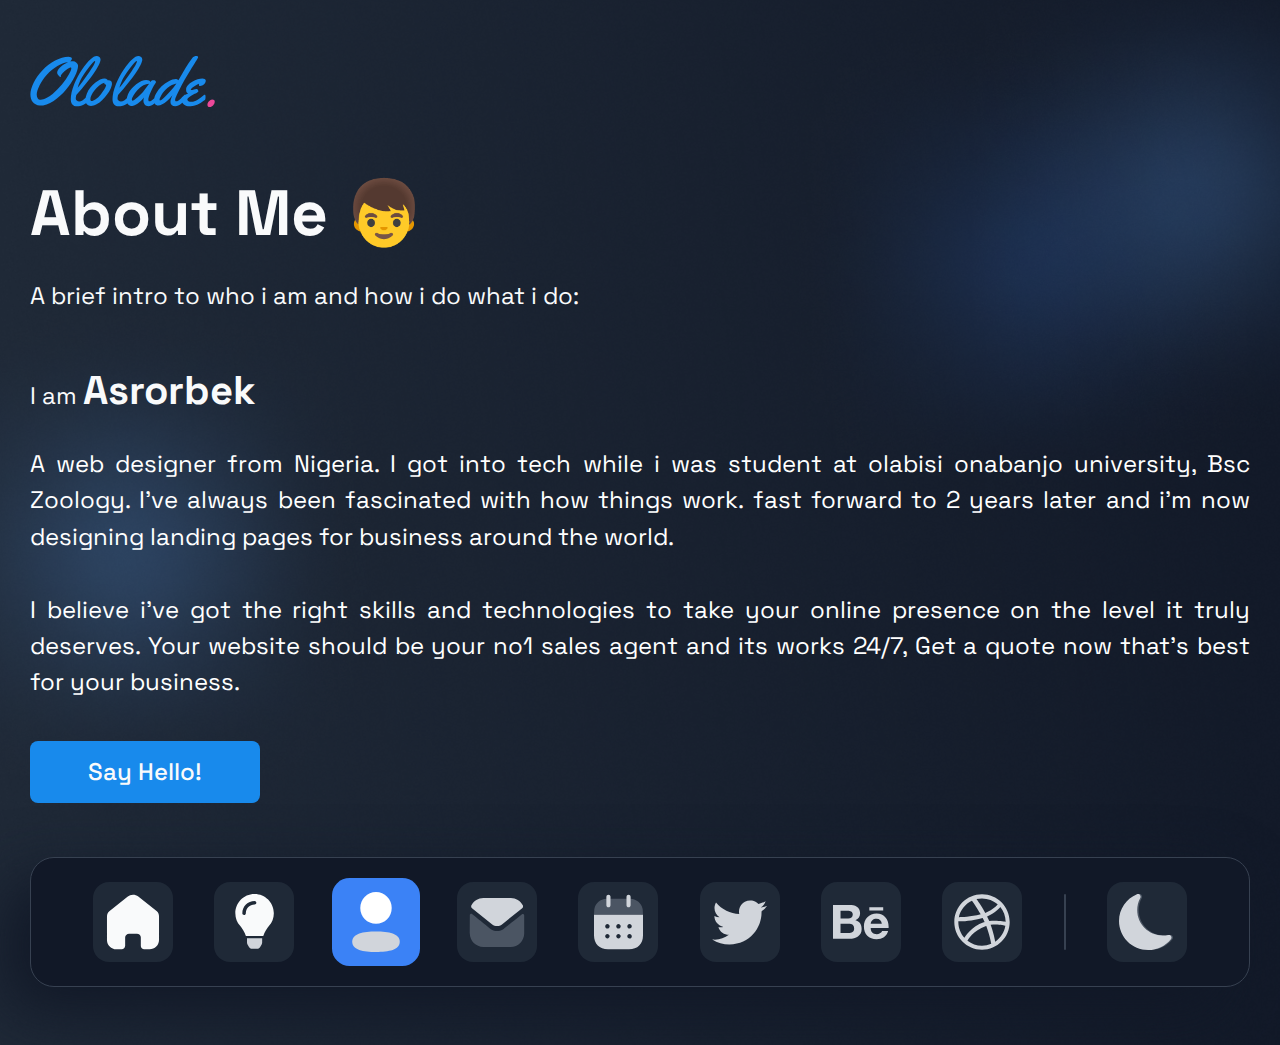
==== about.html @ 6a1f5073 "portfolio" ====
<!DOCTYPE html>
<html lang="en">
<head>
    <meta charset="UTF-8">
    <meta http-equiv="X-UA-Compatible" content="IE=edge">
    <meta name="viewport" content="width=device-width, initial-scale=1.0">
    <link rel="stylesheet" href="./css/main.css">
    <title>About Me | Asrorbek Tursunpulatov</title>
</head>
<body>
    <header class="header">
        <div class="container">
            <a href="./index.html" class="header__link"><img src="./images/Ololade.svg" alt="the logotype of the this webpage" width="185" height="87" class="header__img"></a>
        </div>
    </header>

    <main class="main">
        <section class="about">
            <div class="container">
                <div class="about__container">
                    <h2 class="about__heading">About Me 👦</h2>

                    <p class="about__text">A brief intro to who i am and how i do what i do:</p>

                    <p class="about__text-heading">I am <span class="about__dec">Asrorbek</span></p>

                    <p class="about__main-text">A web designer from Nigeria. I got into tech while i was student at olabisi onabanjo university, Bsc Zoology. I've always been fascinated with how things work. fast forward to 2 years later and i'm now designing landing pages for business around the world. <br> <br>

                        I believe i’ve got the right skills and technologies to take your online presence on the level it truly deserves. Your website should be your no1 sales agent and its works 24/7, Get a quote now that’s best for your business.</p>

                        <button class="about__btn button">Say Hello!</button>
                </div>
            </div>
        </section>
    </main>

    <footer class="footer">
        <div class="container">
            <div class="footer__container">
                <ul class="footer__list">
                    <li class="footer__item">
                        <a href="./index.html" class="footer__link"><img class="footer__img" src="./images/Home.svg" alt="the home page"></a>
                    </li>

                    <li class="footer__item">
                        <a href="./project.html" class="footer__link"><img class="footer__img" src="./images/lightBulb.svg" alt="the home page"></a>
                    </li>

                    <li class="footer__item">
                        <a href="#" class="footer__link footer__link--active"><img class="footer__img" src="./images/Profile.svg" alt="the home page"></a>
                    </li>

                    <li class="footer__item">
                        <a href="#" class="footer__link"><img class="footer__img" src="./images/mail.svg" alt="the home page"></a>
                    </li>

                    <li class="footer__item">
                        <a href="#" class="footer__link"><img class="footer__img" src="./images/Calendar.svg" alt="the home page"></a>
                    </li>

                    <li class="footer__item">
                        <a href="#" class="footer__link"><img class="footer__img" src="./images/twitter.svg" alt="the home page"></a>
                    </li>

                    <li class="footer__item">
                        <a href="#" class="footer__link"><img class="footer__img" src="./images/behance.svg" alt="the home page"></a>
                    </li>

                    <li class="footer__item">
                        <a href="#" class="footer__link"><img class="footer__img" src="./images/sport.svg" alt="the home page"></a>
                    </li>

                    <hr class="footer__line">

                    <li class="footer__item">
                        <a href="#" class="footer__link"><img class="footer__img" src="./images/moon.svg" alt="the home page"></a>
                    </li>
                </ul>
            </div>
        </div>
    </footer>
</body>
</html>
---- css/main.css ----
h1, h2, h3, h4, h4, h5, h6, p, ul, li, hr {
  margin: 0;
  padding: 0;
}

ul {
  list-style-type: none;
}

img {
  vertical-align: middle;
}

/* space-grotesk-500 - latin */
@font-face {
  font-family: 'Space Grotesk';
  font-style: normal;
  font-weight: 500;
  font-display: swap;
  src: url("../fonts/space-grotesk-v12-latin-500.woff2") format("woff2"), url("../fonts/space-grotesk-v12-latin-500.woff") format("woff");
  /* Chrome 6+, Firefox 3.6+, IE 9+, Safari 5.1+ */
}

/* space-grotesk-regular - latin */
@font-face {
  font-family: 'Space Grotesk';
  font-style: normal;
  font-weight: 400;
  font-display: swap;
  src: url("../fonts/space-grotesk-v12-latin-regular.woff2") format("woff2"), url("../fonts/space-grotesk-v12-latin-regular.woff") format("woff");
  /* Chrome 6+, Firefox 3.6+, IE 9+, Safari 5.1+ */
}

/* space-grotesk-700 - latin */
@font-face {
  font-family: 'Space Grotesk';
  font-style: normal;
  font-weight: 700;
  font-display: swap;
  src: url("../fonts/space-grotesk-v12-latin-700.woff2") format("woff2"), url("../fonts/space-grotesk-v12-latin-700.woff") format("woff");
  /* Chrome 6+, Firefox 3.6+, IE 9+, Safari 5.1+ */
}

body {
  background-image: url("./../../images/BG.png");
  background-repeat: no-repeat;
  background-size: cover;
}

.button {
  padding: 13px 58px;
  background: #188AEC;
  border-radius: 8px;
  font-family: 'Space Grotesk';
  font-weight: 500;
  font-size: 24px;
  line-height: 152.7%;
  color: #F9FAFB;
  border: none;
  -webkit-transition: all 0.3s ease;
  transition: all 0.3s ease;
}

.visually-hidden {
  position: absolute;
  white-space: nowrap;
  width: 1px;
  height: 1px;
  overflow: hidden;
  border: 0;
  padding: 0;
  clip: rect(0 0 0 0);
  -webkit-clip-path: inset(50%);
          clip-path: inset(50%);
  margin: -1px;
}

.container {
  max-width: 1220px;
  margin-left: auto;
  margin-right: auto;
  padding-right: 20px;
  padding-left: 20px;
}

.header__img {
  margin-top: 30px;
  margin-bottom: 40px;
}

.hero__container {
  margin-left: 100px;
}

.hero__container .hero__wrapper {
  width: 697px;
}

.hero__container .hero__wrapper .hero__heading {
  font-family: 'Space Grotesk';
  font-weight: 700;
  font-size: 64px;
  line-height: 152.7%;
  color: #FFFFFF;
  margin-bottom: 29px;
}

.hero__container .hero__wrapper .hero__heading .hero__dec {
  background: linear-gradient(90.2deg, #3B82F6 63.77%, #EC4899 88.43%, #3B82F6 99.94%);
  -webkit-background-clip: text;
  -webkit-text-fill-color: transparent;
  background-clip: text;
}

.hero__container .hero__text {
  font-family: 'Space Grotesk';
  font-style: normal;
  font-weight: 400;
  font-size: 24px;
  line-height: 152.7%;
  color: #F9FAFB;
  margin-bottom: 109px;
}

.hero__container .hero__btn {
  padding: 13px 58px;
  background: #188AEC;
  border-radius: 8px;
  font-family: 'Space Grotesk';
  font-weight: 500;
  font-size: 24px;
  line-height: 152.7%;
  color: #F9FAFB;
  border: none;
  outline: none;
  -webkit-transition: 0.3s ease;
  transition: 0.3s ease;
  margin-bottom: 126px;
}

.hero__container .hero__btn:hover {
  opacity: 0.8;
  -webkit-transition: 0.3s ease;
  transition: 0.3s ease;
  -webkit-transform: scale(1.1);
          transform: scale(1.1);
}

.hero__container .hero__btn:active {
  opacity: 0.5;
}

.project__container .project__heading {
  font-family: 'Space Grotesk';
  font-weight: 700;
  font-size: 64px;
  line-height: 152.7%;
  color: #FFFFFF;
  margin-bottom: 24px;
  margin-left: 80px;
}

.project__container .project__text {
  font-family: 'Space Grotesk';
  font-weight: 400;
  font-size: 24px;
  line-height: 152.7%;
  color: #F9FAFB;
  margin-bottom: 64px;
  margin-left: 80px;
}

.project__container .project__list {
  margin-bottom: 100px;
}

.project__container .project__list .project__item {
  display: -webkit-box;
  display: -ms-flexbox;
  display: flex;
  margin-bottom: 50px;
  -webkit-box-align: center;
      -ms-flex-align: center;
          align-items: center;
  -webkit-box-pack: space-evenly;
      -ms-flex-pack: space-evenly;
          justify-content: space-evenly;
}

.project__container .project__list .project__item .project__item-left {
  width: 500px;
}

.project__container .project__list .project__item .project__item-left .project__inner-heading {
  font-family: 'Space Grotesk';
  font-weight: 700;
  font-size: 40px;
  line-height: 152.7%;
  color: #FFFFFF;
  margin-bottom: 24px;
}

.project__container .project__list .project__item .project__item-left .project__inner-text {
  font-family: 'Space Grotesk';
  font-weight: 400;
  font-size: 16px;
  line-height: 160%;
  text-align: justify;
  color: #F9FAFB;
  margin-bottom: 56px;
}

.project__container .project__list .project__item .project__item-left .project__btn {
  padding: 13px 58px;
  background: #188AEC;
  border-radius: 8px;
  font-family: 'Space Grotesk';
  font-weight: 500;
  font-size: 24px;
  line-height: 152.7%;
  color: #F9FAFB;
  border: none;
  -webkit-transition: all 0.3s ease;
  transition: all 0.3s ease;
}

.project__container .project__list .project__item .project__item-left .project__btn:hover {
  opacity: 0.8;
  -webkit-transition: 0.3s ease;
  transition: 0.3s ease;
  -webkit-transform: scale(1.1);
          transform: scale(1.1);
}

.project__container .project__list .project__item .project__item-left .project__btn:active {
  opacity: 0.5;
}

.project__container .project__list .project__item .project__item-right .project__item-img {
  width: 450px;
  height: 348px;
  -o-object-fit: contain;
     object-fit: contain;
  -webkit-box-shadow: -24px 24px 64px #111827;
          box-shadow: -24px 24px 64px #111827;
}

.project__container .project__list .project__item:nth-child(2n) {
  display: -webkit-box;
  display: -ms-flexbox;
  display: flex;
  -webkit-box-align: center;
      -ms-flex-align: center;
          align-items: center;
  -webkit-box-pack: space-evenly;
      -ms-flex-pack: space-evenly;
          justify-content: space-evenly;
  margin-bottom: 50px;
}

.about__container .about__heading {
  font-family: 'Space Grotesk';
  font-weight: 700;
  font-size: 64px;
  line-height: 152.7%;
  color: #F9FAFB;
  margin-bottom: 16px;
}

.about__container .about__text {
  font-family: 'Space Grotesk';
  font-weight: 400;
  font-size: 24px;
  line-height: 152.7%;
  color: #F9FAFB;
  margin-bottom: 46px;
}

.about__container .about__text-heading {
  font-family: 'Space Grotesk';
  font-weight: 400;
  font-size: 24px;
  line-height: 152.7%;
  color: #F9FAFB;
  margin-bottom: 24px;
}

.about__container .about__dec {
  font-family: 'Space Grotesk';
  font-weight: 700;
  font-size: 40px;
  line-height: 152.7%;
  color: #F9FAFB;
}

.about__container .about__main-text {
  font-family: 'Space Grotesk';
  font-weight: 400;
  font-size: 24px;
  line-height: 152.7%;
  text-align: justify;
  color: #FFFFFF;
  margin-bottom: 40px;
}

.about__container .about__btn {
  margin-bottom: 54px;
}

.footer__container {
  display: -webkit-box;
  display: -ms-flexbox;
  display: flex;
}

.footer__container .footer__list {
  width: 1180px;
  display: -webkit-box;
  display: -ms-flexbox;
  display: flex;
  -webkit-box-align: center;
      -ms-flex-align: center;
          align-items: center;
  -webkit-box-pack: justify;
      -ms-flex-pack: justify;
          justify-content: space-between;
  background: #111827;
  border: 1px solid #374151;
  -webkit-box-shadow: -24px 24px 64px #111827;
          box-shadow: -24px 24px 64px #111827;
  border-radius: 24px;
  padding: 24px 62px;
  margin-bottom: 50px;
}

.footer__container .footer__list .footer__link {
  text-decoration: none;
  padding: 12px;
  background: #1F2937;
  border-radius: 16px;
  display: -webkit-box;
  display: -ms-flexbox;
  display: flex;
  -webkit-box-align: center;
      -ms-flex-align: center;
          align-items: center;
  -webkit-box-pack: center;
      -ms-flex-pack: center;
          justify-content: center;
  -webkit-transition: all 0.3s ease;
  transition: all 0.3s ease;
}

.footer__container .footer__list .footer__link .footer__img {
  width: 56px;
  height: 56px;
  -o-object-fit: contain;
     object-fit: contain;
}

.footer__container .footer__list .footer__link:hover {
  -webkit-transform: scale(1.1);
          transform: scale(1.1);
  -webkit-transition: all 0.3s ease;
  transition: all 0.3s ease;
}

.footer__container .footer__list .footer__link:active {
  background-color: #3B82F6;
}

.footer__container .footer__list .footer__link--active {
  -webkit-transform: scale(1.1);
          transform: scale(1.1);
  background-color: #3B82F6;
}

.footer__container .footer__list .footer__line {
  border: none;
  background-color: #374151;
  width: 2px;
  height: 56px;
  border-radius: 2px;
}
/*# sourceMappingURL=main.css.map */
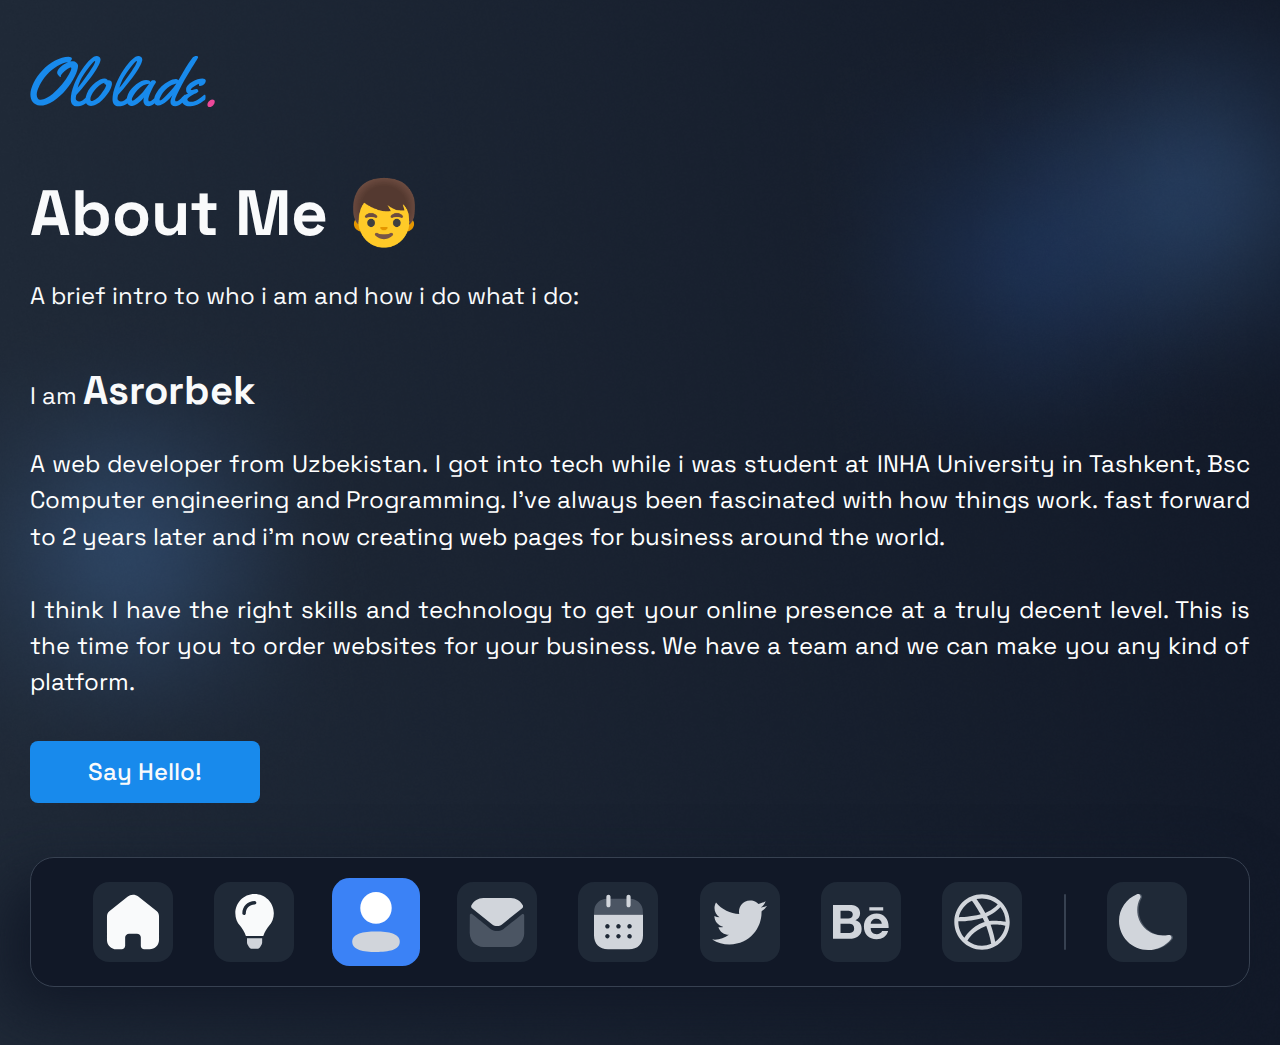
==== commit 43231b9c: "changing information about me" ====
--- a/about.html
+++ b/about.html
@@ -13,27 +13,28 @@
             <a href="./index.html" class="header__link"><img src="./images/Ololade.svg" alt="the logotype of the this webpage" width="185" height="87" class="header__img"></a>
         </div>
     </header>
-
+    
     <main class="main">
         <section class="about">
             <div class="container">
                 <div class="about__container">
                     <h2 class="about__heading">About Me 👦</h2>
-
+                    
                     <p class="about__text">A brief intro to who i am and how i do what i do:</p>
-
+                    
                     <p class="about__text-heading">I am <span class="about__dec">Asrorbek</span></p>
-
-                    <p class="about__main-text">A web designer from Nigeria. I got into tech while i was student at olabisi onabanjo university, Bsc Zoology. I've always been fascinated with how things work. fast forward to 2 years later and i'm now designing landing pages for business around the world. <br> <br>
-
-                        I believe i’ve got the right skills and technologies to take your online presence on the level it truly deserves. Your website should be your no1 sales agent and its works 24/7, Get a quote now that’s best for your business.</p>
-
-                        <button class="about__btn button">Say Hello!</button>
+                    
+                    <p class="about__main-text">A web developer from Uzbekistan. I got into tech while i was student at INHA University in Tashkent, Bsc Computer engineering and Programming. I've always been fascinated with how things work. fast forward to 2 years later and i'm now creating web pages for business around the world. <br> <br>
+                        
+                        I think I have the right skills and technology to get your online presence at a truly decent level. This is the time for you to order websites for your business. We have a team and we can make you any kind of platform.
+                    </p>
+                    
+                    <button class="about__btn button">Say Hello!</button>
                 </div>
             </div>
         </section>
     </main>
-
+    
     <footer class="footer">
         <div class="container">
             <div class="footer__container">
@@ -41,37 +42,37 @@
                     <li class="footer__item">
                         <a href="./index.html" class="footer__link"><img class="footer__img" src="./images/Home.svg" alt="the home page"></a>
                     </li>
-
+                    
                     <li class="footer__item">
                         <a href="./project.html" class="footer__link"><img class="footer__img" src="./images/lightBulb.svg" alt="the home page"></a>
                     </li>
-
+                    
                     <li class="footer__item">
                         <a href="#" class="footer__link footer__link--active"><img class="footer__img" src="./images/Profile.svg" alt="the home page"></a>
                     </li>
-
+                    
                     <li class="footer__item">
                         <a href="#" class="footer__link"><img class="footer__img" src="./images/mail.svg" alt="the home page"></a>
                     </li>
-
+                    
                     <li class="footer__item">
                         <a href="#" class="footer__link"><img class="footer__img" src="./images/Calendar.svg" alt="the home page"></a>
                     </li>
-
+                    
                     <li class="footer__item">
                         <a href="#" class="footer__link"><img class="footer__img" src="./images/twitter.svg" alt="the home page"></a>
                     </li>
-
+                    
                     <li class="footer__item">
                         <a href="#" class="footer__link"><img class="footer__img" src="./images/behance.svg" alt="the home page"></a>
                     </li>
-
+                    
                     <li class="footer__item">
                         <a href="#" class="footer__link"><img class="footer__img" src="./images/sport.svg" alt="the home page"></a>
                     </li>
-
+                    
                     <hr class="footer__line">
-
+                    
                     <li class="footer__item">
                         <a href="#" class="footer__link"><img class="footer__img" src="./images/moon.svg" alt="the home page"></a>
                     </li>
--- a/css/main.css
+++ b/css/main.css
@@ -1,385 +1,2 @@
-h1, h2, h3, h4, h4, h5, h6, p, ul, li, hr {
-  margin: 0;
-  padding: 0;
-}
-
-ul {
-  list-style-type: none;
-}
-
-img {
-  vertical-align: middle;
-}
-
-/* space-grotesk-500 - latin */
-@font-face {
-  font-family: 'Space Grotesk';
-  font-style: normal;
-  font-weight: 500;
-  font-display: swap;
-  src: url("../fonts/space-grotesk-v12-latin-500.woff2") format("woff2"), url("../fonts/space-grotesk-v12-latin-500.woff") format("woff");
-  /* Chrome 6+, Firefox 3.6+, IE 9+, Safari 5.1+ */
-}
-
-/* space-grotesk-regular - latin */
-@font-face {
-  font-family: 'Space Grotesk';
-  font-style: normal;
-  font-weight: 400;
-  font-display: swap;
-  src: url("../fonts/space-grotesk-v12-latin-regular.woff2") format("woff2"), url("../fonts/space-grotesk-v12-latin-regular.woff") format("woff");
-  /* Chrome 6+, Firefox 3.6+, IE 9+, Safari 5.1+ */
-}
-
-/* space-grotesk-700 - latin */
-@font-face {
-  font-family: 'Space Grotesk';
-  font-style: normal;
-  font-weight: 700;
-  font-display: swap;
-  src: url("../fonts/space-grotesk-v12-latin-700.woff2") format("woff2"), url("../fonts/space-grotesk-v12-latin-700.woff") format("woff");
-  /* Chrome 6+, Firefox 3.6+, IE 9+, Safari 5.1+ */
-}
-
-body {
-  background-image: url("./../../images/BG.png");
-  background-repeat: no-repeat;
-  background-size: cover;
-}
-
-.button {
-  padding: 13px 58px;
-  background: #188AEC;
-  border-radius: 8px;
-  font-family: 'Space Grotesk';
-  font-weight: 500;
-  font-size: 24px;
-  line-height: 152.7%;
-  color: #F9FAFB;
-  border: none;
-  -webkit-transition: all 0.3s ease;
-  transition: all 0.3s ease;
-}
-
-.visually-hidden {
-  position: absolute;
-  white-space: nowrap;
-  width: 1px;
-  height: 1px;
-  overflow: hidden;
-  border: 0;
-  padding: 0;
-  clip: rect(0 0 0 0);
-  -webkit-clip-path: inset(50%);
-          clip-path: inset(50%);
-  margin: -1px;
-}
-
-.container {
-  max-width: 1220px;
-  margin-left: auto;
-  margin-right: auto;
-  padding-right: 20px;
-  padding-left: 20px;
-}
-
-.header__img {
-  margin-top: 30px;
-  margin-bottom: 40px;
-}
-
-.hero__container {
-  margin-left: 100px;
-}
-
-.hero__container .hero__wrapper {
-  width: 697px;
-}
-
-.hero__container .hero__wrapper .hero__heading {
-  font-family: 'Space Grotesk';
-  font-weight: 700;
-  font-size: 64px;
-  line-height: 152.7%;
-  color: #FFFFFF;
-  margin-bottom: 29px;
-}
-
-.hero__container .hero__wrapper .hero__heading .hero__dec {
-  background: linear-gradient(90.2deg, #3B82F6 63.77%, #EC4899 88.43%, #3B82F6 99.94%);
-  -webkit-background-clip: text;
-  -webkit-text-fill-color: transparent;
-  background-clip: text;
-}
-
-.hero__container .hero__text {
-  font-family: 'Space Grotesk';
-  font-style: normal;
-  font-weight: 400;
-  font-size: 24px;
-  line-height: 152.7%;
-  color: #F9FAFB;
-  margin-bottom: 109px;
-}
-
-.hero__container .hero__btn {
-  padding: 13px 58px;
-  background: #188AEC;
-  border-radius: 8px;
-  font-family: 'Space Grotesk';
-  font-weight: 500;
-  font-size: 24px;
-  line-height: 152.7%;
-  color: #F9FAFB;
-  border: none;
-  outline: none;
-  -webkit-transition: 0.3s ease;
-  transition: 0.3s ease;
-  margin-bottom: 126px;
-}
-
-.hero__container .hero__btn:hover {
-  opacity: 0.8;
-  -webkit-transition: 0.3s ease;
-  transition: 0.3s ease;
-  -webkit-transform: scale(1.1);
-          transform: scale(1.1);
-}
-
-.hero__container .hero__btn:active {
-  opacity: 0.5;
-}
-
-.project__container .project__heading {
-  font-family: 'Space Grotesk';
-  font-weight: 700;
-  font-size: 64px;
-  line-height: 152.7%;
-  color: #FFFFFF;
-  margin-bottom: 24px;
-  margin-left: 80px;
-}
-
-.project__container .project__text {
-  font-family: 'Space Grotesk';
-  font-weight: 400;
-  font-size: 24px;
-  line-height: 152.7%;
-  color: #F9FAFB;
-  margin-bottom: 64px;
-  margin-left: 80px;
-}
-
-.project__container .project__list {
-  margin-bottom: 100px;
-}
-
-.project__container .project__list .project__item {
-  display: -webkit-box;
-  display: -ms-flexbox;
-  display: flex;
-  margin-bottom: 50px;
-  -webkit-box-align: center;
-      -ms-flex-align: center;
-          align-items: center;
-  -webkit-box-pack: space-evenly;
-      -ms-flex-pack: space-evenly;
-          justify-content: space-evenly;
-}
-
-.project__container .project__list .project__item .project__item-left {
-  width: 500px;
-}
-
-.project__container .project__list .project__item .project__item-left .project__inner-heading {
-  font-family: 'Space Grotesk';
-  font-weight: 700;
-  font-size: 40px;
-  line-height: 152.7%;
-  color: #FFFFFF;
-  margin-bottom: 24px;
-}
-
-.project__container .project__list .project__item .project__item-left .project__inner-text {
-  font-family: 'Space Grotesk';
-  font-weight: 400;
-  font-size: 16px;
-  line-height: 160%;
-  text-align: justify;
-  color: #F9FAFB;
-  margin-bottom: 56px;
-}
-
-.project__container .project__list .project__item .project__item-left .project__btn {
-  padding: 13px 58px;
-  background: #188AEC;
-  border-radius: 8px;
-  font-family: 'Space Grotesk';
-  font-weight: 500;
-  font-size: 24px;
-  line-height: 152.7%;
-  color: #F9FAFB;
-  border: none;
-  -webkit-transition: all 0.3s ease;
-  transition: all 0.3s ease;
-}
-
-.project__container .project__list .project__item .project__item-left .project__btn:hover {
-  opacity: 0.8;
-  -webkit-transition: 0.3s ease;
-  transition: 0.3s ease;
-  -webkit-transform: scale(1.1);
-          transform: scale(1.1);
-}
-
-.project__container .project__list .project__item .project__item-left .project__btn:active {
-  opacity: 0.5;
-}
-
-.project__container .project__list .project__item .project__item-right .project__item-img {
-  width: 450px;
-  height: 348px;
-  -o-object-fit: contain;
-     object-fit: contain;
-  -webkit-box-shadow: -24px 24px 64px #111827;
-          box-shadow: -24px 24px 64px #111827;
-}
-
-.project__container .project__list .project__item:nth-child(2n) {
-  display: -webkit-box;
-  display: -ms-flexbox;
-  display: flex;
-  -webkit-box-align: center;
-      -ms-flex-align: center;
-          align-items: center;
-  -webkit-box-pack: space-evenly;
-      -ms-flex-pack: space-evenly;
-          justify-content: space-evenly;
-  margin-bottom: 50px;
-}
-
-.about__container .about__heading {
-  font-family: 'Space Grotesk';
-  font-weight: 700;
-  font-size: 64px;
-  line-height: 152.7%;
-  color: #F9FAFB;
-  margin-bottom: 16px;
-}
-
-.about__container .about__text {
-  font-family: 'Space Grotesk';
-  font-weight: 400;
-  font-size: 24px;
-  line-height: 152.7%;
-  color: #F9FAFB;
-  margin-bottom: 46px;
-}
-
-.about__container .about__text-heading {
-  font-family: 'Space Grotesk';
-  font-weight: 400;
-  font-size: 24px;
-  line-height: 152.7%;
-  color: #F9FAFB;
-  margin-bottom: 24px;
-}
-
-.about__container .about__dec {
-  font-family: 'Space Grotesk';
-  font-weight: 700;
-  font-size: 40px;
-  line-height: 152.7%;
-  color: #F9FAFB;
-}
-
-.about__container .about__main-text {
-  font-family: 'Space Grotesk';
-  font-weight: 400;
-  font-size: 24px;
-  line-height: 152.7%;
-  text-align: justify;
-  color: #FFFFFF;
-  margin-bottom: 40px;
-}
-
-.about__container .about__btn {
-  margin-bottom: 54px;
-}
-
-.footer__container {
-  display: -webkit-box;
-  display: -ms-flexbox;
-  display: flex;
-}
-
-.footer__container .footer__list {
-  width: 1180px;
-  display: -webkit-box;
-  display: -ms-flexbox;
-  display: flex;
-  -webkit-box-align: center;
-      -ms-flex-align: center;
-          align-items: center;
-  -webkit-box-pack: justify;
-      -ms-flex-pack: justify;
-          justify-content: space-between;
-  background: #111827;
-  border: 1px solid #374151;
-  -webkit-box-shadow: -24px 24px 64px #111827;
-          box-shadow: -24px 24px 64px #111827;
-  border-radius: 24px;
-  padding: 24px 62px;
-  margin-bottom: 50px;
-}
-
-.footer__container .footer__list .footer__link {
-  text-decoration: none;
-  padding: 12px;
-  background: #1F2937;
-  border-radius: 16px;
-  display: -webkit-box;
-  display: -ms-flexbox;
-  display: flex;
-  -webkit-box-align: center;
-      -ms-flex-align: center;
-          align-items: center;
-  -webkit-box-pack: center;
-      -ms-flex-pack: center;
-          justify-content: center;
-  -webkit-transition: all 0.3s ease;
-  transition: all 0.3s ease;
-}
-
-.footer__container .footer__list .footer__link .footer__img {
-  width: 56px;
-  height: 56px;
-  -o-object-fit: contain;
-     object-fit: contain;
-}
-
-.footer__container .footer__list .footer__link:hover {
-  -webkit-transform: scale(1.1);
-          transform: scale(1.1);
-  -webkit-transition: all 0.3s ease;
-  transition: all 0.3s ease;
-}
-
-.footer__container .footer__list .footer__link:active {
-  background-color: #3B82F6;
-}
-
-.footer__container .footer__list .footer__link--active {
-  -webkit-transform: scale(1.1);
-          transform: scale(1.1);
-  background-color: #3B82F6;
-}
-
-.footer__container .footer__list .footer__line {
-  border: none;
-  background-color: #374151;
-  width: 2px;
-  height: 56px;
-  border-radius: 2px;
-}
+h1,h2,h3,h4,h4,h5,h6,p,ul,li,hr{margin:0;padding:0}ul{list-style-type:none}img{vertical-align:middle}@font-face{font-family:'Space Grotesk';font-style:normal;font-weight:500;font-display:swap;src:url("../fonts/space-grotesk-v12-latin-500.woff2") format("woff2"),url("../fonts/space-grotesk-v12-latin-500.woff") format("woff")}@font-face{font-family:'Space Grotesk';font-style:normal;font-weight:400;font-display:swap;src:url("../fonts/space-grotesk-v12-latin-regular.woff2") format("woff2"),url("../fonts/space-grotesk-v12-latin-regular.woff") format("woff")}@font-face{font-family:'Space Grotesk';font-style:normal;font-weight:700;font-display:swap;src:url("../fonts/space-grotesk-v12-latin-700.woff2") format("woff2"),url("../fonts/space-grotesk-v12-latin-700.woff") format("woff")}body{background-image:url("./../../images/BG.png");background-repeat:no-repeat;background-size:cover;-ms-overflow-style:none;scrollbar-width:none}body::-webkit-scrollbar{display:none}.button{padding:13px 58px;background:#188AEC;border-radius:8px;font-family:'Space Grotesk';font-weight:500;font-size:24px;line-height:152.7%;color:#F9FAFB;border:none;-webkit-transition:all 0.3s ease;transition:all 0.3s ease}.visually-hidden{position:absolute;white-space:nowrap;width:1px;height:1px;overflow:hidden;border:0;padding:0;clip:rect(0 0 0 0);-webkit-clip-path:inset(50%);clip-path:inset(50%);margin:-1px}.container{max-width:1220px;margin-left:auto;margin-right:auto;padding-right:20px;padding-left:20px}.header__img{margin-top:30px;margin-bottom:40px}.hero__container{margin-left:100px}.hero__container .hero__wrapper{width:697px}.hero__container .hero__wrapper .hero__heading{font-family:'Space Grotesk';font-weight:700;font-size:64px;line-height:152.7%;color:#FFFFFF;margin-bottom:29px}.hero__container .hero__wrapper .hero__heading .hero__dec{background:linear-gradient(90.2deg, #3B82F6 63.77%, #EC4899 88.43%, #3B82F6 99.94%);-webkit-background-clip:text;-webkit-text-fill-color:transparent;background-clip:text}.hero__container .hero__text{font-family:'Space Grotesk';font-style:normal;font-weight:400;font-size:24px;line-height:152.7%;color:#F9FAFB;margin-bottom:109px}.hero__container .hero__btn{padding:13px 58px;background:#188AEC;border-radius:8px;font-family:'Space Grotesk';font-weight:500;font-size:24px;line-height:152.7%;color:#F9FAFB;border:none;outline:none;-webkit-transition:0.3s ease;transition:0.3s ease;margin-bottom:126px}.hero__container .hero__btn:hover{opacity:0.8;-webkit-transition:0.3s ease;transition:0.3s ease;-webkit-transform:scale(1.1);transform:scale(1.1)}.hero__container .hero__btn:active{opacity:0.5}.project__container .project__heading{font-family:'Space Grotesk';font-weight:700;font-size:64px;line-height:152.7%;color:#FFFFFF;margin-bottom:24px;margin-left:80px}.project__container .project__text{font-family:'Space Grotesk';font-weight:400;font-size:24px;line-height:152.7%;color:#F9FAFB;margin-bottom:64px;margin-left:80px}.project__container .project__list{margin-bottom:100px}.project__container .project__list .project__item{display:-webkit-box;display:-ms-flexbox;display:flex;margin-bottom:50px;-webkit-box-align:center;-ms-flex-align:center;align-items:center;-webkit-box-pack:space-evenly;-ms-flex-pack:space-evenly;justify-content:space-evenly}.project__container .project__list .project__item .project__item-left{width:500px}.project__container .project__list .project__item .project__item-left .project__inner-heading{font-family:'Space Grotesk';font-weight:700;font-size:40px;line-height:152.7%;color:#FFFFFF;margin-bottom:24px}.project__container .project__list .project__item .project__item-left .project__inner-text{font-family:'Space Grotesk';font-weight:400;font-size:16px;line-height:160%;text-align:justify;color:#F9FAFB;margin-bottom:56px}.project__container .project__list .project__item .project__item-left .project__btn{padding:13px 58px;background:#188AEC;border-radius:8px;font-family:'Space Grotesk';font-weight:500;font-size:24px;line-height:152.7%;color:#F9FAFB;border:none;-webkit-transition:all 0.3s ease;transition:all 0.3s ease}.project__container .project__list .project__item .project__item-left .project__btn:hover{opacity:0.8;-webkit-transition:0.3s ease;transition:0.3s ease;-webkit-transform:scale(1.1);transform:scale(1.1)}.project__container .project__list .project__item .project__item-left .project__btn:active{opacity:0.5}.project__container .project__list .project__item .project__item-right .project__item-img{width:450px;height:348px;-o-object-fit:contain;object-fit:contain;-webkit-box-shadow:-24px 24px 64px #111827;box-shadow:-24px 24px 64px #111827}.project__container .project__list .project__item:nth-child(2n){display:-webkit-box;display:-ms-flexbox;display:flex;-webkit-box-align:center;-ms-flex-align:center;align-items:center;-webkit-box-pack:space-evenly;-ms-flex-pack:space-evenly;justify-content:space-evenly;margin-bottom:50px}.about__container .about__heading{font-family:'Space Grotesk';font-weight:700;font-size:64px;line-height:152.7%;color:#F9FAFB;margin-bottom:16px}.about__container .about__text{font-family:'Space Grotesk';font-weight:400;font-size:24px;line-height:152.7%;color:#F9FAFB;margin-bottom:46px}.about__container .about__text-heading{font-family:'Space Grotesk';font-weight:400;font-size:24px;line-height:152.7%;color:#F9FAFB;margin-bottom:24px}.about__container .about__dec{font-family:'Space Grotesk';font-weight:700;font-size:40px;line-height:152.7%;color:#F9FAFB}.about__container .about__main-text{font-family:'Space Grotesk';font-weight:400;font-size:24px;line-height:152.7%;text-align:justify;color:#FFFFFF;margin-bottom:40px}.about__container .about__btn{margin-bottom:54px;-webkit-transition:all 0.3s ease;transition:all 0.3s ease}.about__container .about__btn:hover{-webkit-transform:scale(1.1);transform:scale(1.1);opacity:0.8;-webkit-transition:0.3s ease;transition:0.3s ease}.about__container .about__btn:active{opacity:0.5}.footer__container{display:-webkit-box;display:-ms-flexbox;display:flex}.footer__container .footer__list{width:1180px;display:-webkit-box;display:-ms-flexbox;display:flex;-webkit-box-align:center;-ms-flex-align:center;align-items:center;-webkit-box-pack:justify;-ms-flex-pack:justify;justify-content:space-between;background:#111827;border:1px solid #374151;-webkit-box-shadow:-24px 24px 64px #111827;box-shadow:-24px 24px 64px #111827;border-radius:24px;padding:24px 62px;margin-bottom:50px}.footer__container .footer__list .footer__link{text-decoration:none;padding:12px;background:#1F2937;border-radius:16px;display:-webkit-box;display:-ms-flexbox;display:flex;-webkit-box-align:center;-ms-flex-align:center;align-items:center;-webkit-box-pack:center;-ms-flex-pack:center;justify-content:center;-webkit-transition:all 0.3s ease;transition:all 0.3s ease}.footer__container .footer__list .footer__link .footer__img{width:56px;height:56px;-o-object-fit:contain;object-fit:contain}.footer__container .footer__list .footer__link:hover{-webkit-transform:scale(1.1);transform:scale(1.1);-webkit-transition:all 0.3s ease;transition:all 0.3s ease}.footer__container .footer__list .footer__link:active{background-color:#3B82F6}.footer__container .footer__list .footer__link--active{-webkit-transform:scale(1.1);transform:scale(1.1);background-color:#3B82F6}.footer__container .footer__list .footer__line{border:none;background-color:#374151;width:2px;height:56px;border-radius:2px}
 /*# sourceMappingURL=main.css.map */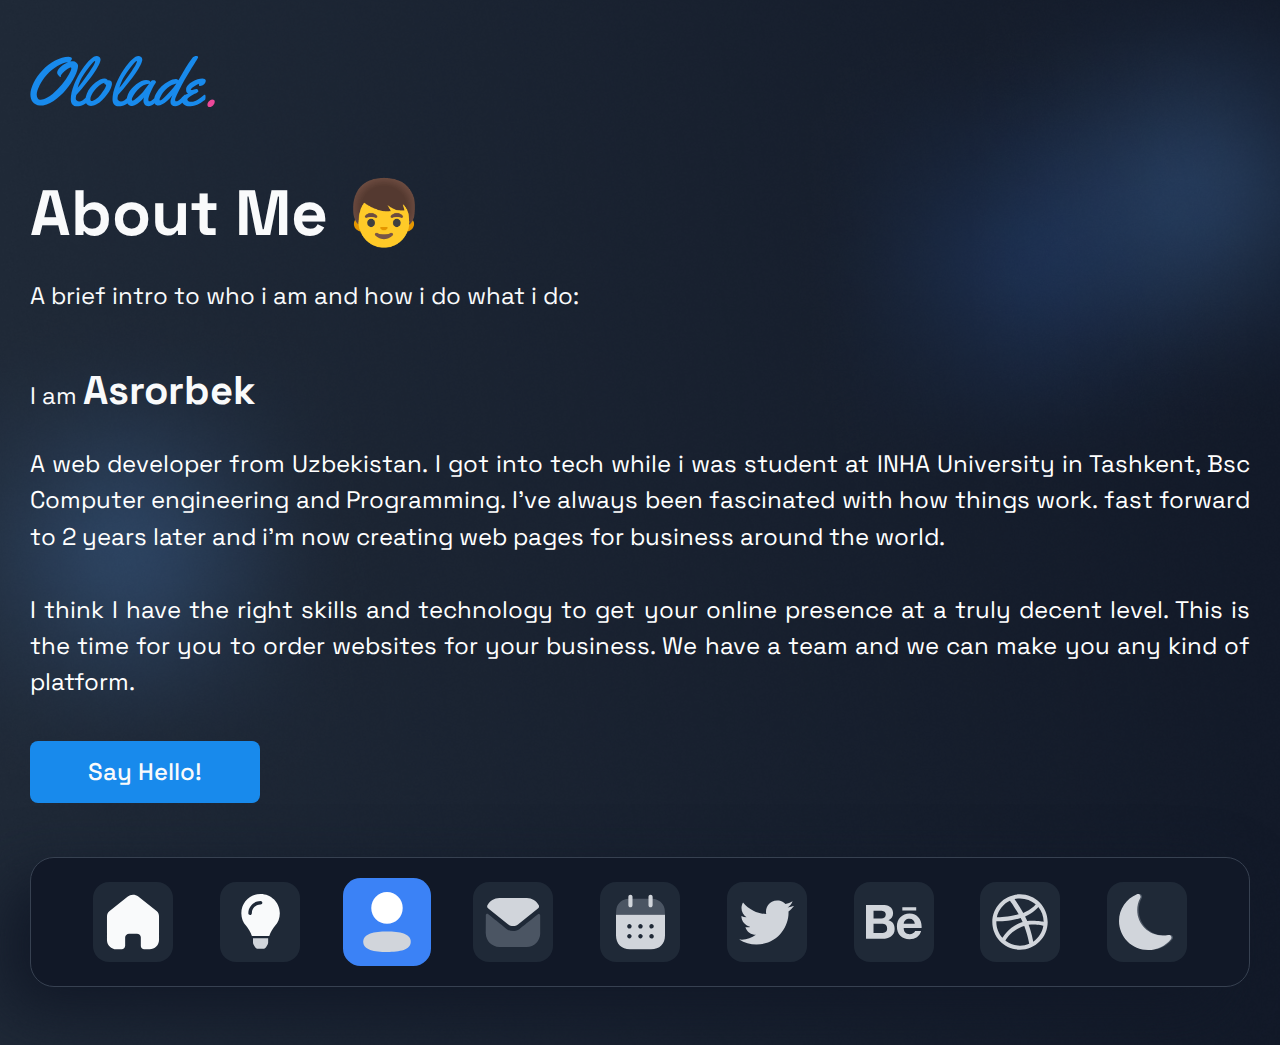
==== commit 81c388f3: "responsive about section" ====
--- a/about.html
+++ b/about.html
@@ -71,8 +71,6 @@
                         <a href="#" class="footer__link"><img class="footer__img" src="./images/sport.svg" alt="the home page"></a>
                     </li>
                     
-                    <hr class="footer__line">
-                    
                     <li class="footer__item">
                         <a href="#" class="footer__link"><img class="footer__img" src="./images/moon.svg" alt="the home page"></a>
                     </li>
--- a/css/main.css
+++ b/css/main.css
@@ -1,2 +1,530 @@
-h1,h2,h3,h4,h4,h5,h6,p,ul,li,hr{margin:0;padding:0}ul{list-style-type:none}img{vertical-align:middle}@font-face{font-family:'Space Grotesk';font-style:normal;font-weight:500;font-display:swap;src:url("../fonts/space-grotesk-v12-latin-500.woff2") format("woff2"),url("../fonts/space-grotesk-v12-latin-500.woff") format("woff")}@font-face{font-family:'Space Grotesk';font-style:normal;font-weight:400;font-display:swap;src:url("../fonts/space-grotesk-v12-latin-regular.woff2") format("woff2"),url("../fonts/space-grotesk-v12-latin-regular.woff") format("woff")}@font-face{font-family:'Space Grotesk';font-style:normal;font-weight:700;font-display:swap;src:url("../fonts/space-grotesk-v12-latin-700.woff2") format("woff2"),url("../fonts/space-grotesk-v12-latin-700.woff") format("woff")}body{background-image:url("./../../images/BG.png");background-repeat:no-repeat;background-size:cover;-ms-overflow-style:none;scrollbar-width:none}body::-webkit-scrollbar{display:none}.button{padding:13px 58px;background:#188AEC;border-radius:8px;font-family:'Space Grotesk';font-weight:500;font-size:24px;line-height:152.7%;color:#F9FAFB;border:none;-webkit-transition:all 0.3s ease;transition:all 0.3s ease}.visually-hidden{position:absolute;white-space:nowrap;width:1px;height:1px;overflow:hidden;border:0;padding:0;clip:rect(0 0 0 0);-webkit-clip-path:inset(50%);clip-path:inset(50%);margin:-1px}.container{max-width:1220px;margin-left:auto;margin-right:auto;padding-right:20px;padding-left:20px}.header__img{margin-top:30px;margin-bottom:40px}.hero__container{margin-left:100px}.hero__container .hero__wrapper{width:697px}.hero__container .hero__wrapper .hero__heading{font-family:'Space Grotesk';font-weight:700;font-size:64px;line-height:152.7%;color:#FFFFFF;margin-bottom:29px}.hero__container .hero__wrapper .hero__heading .hero__dec{background:linear-gradient(90.2deg, #3B82F6 63.77%, #EC4899 88.43%, #3B82F6 99.94%);-webkit-background-clip:text;-webkit-text-fill-color:transparent;background-clip:text}.hero__container .hero__text{font-family:'Space Grotesk';font-style:normal;font-weight:400;font-size:24px;line-height:152.7%;color:#F9FAFB;margin-bottom:109px}.hero__container .hero__btn{padding:13px 58px;background:#188AEC;border-radius:8px;font-family:'Space Grotesk';font-weight:500;font-size:24px;line-height:152.7%;color:#F9FAFB;border:none;outline:none;-webkit-transition:0.3s ease;transition:0.3s ease;margin-bottom:126px}.hero__container .hero__btn:hover{opacity:0.8;-webkit-transition:0.3s ease;transition:0.3s ease;-webkit-transform:scale(1.1);transform:scale(1.1)}.hero__container .hero__btn:active{opacity:0.5}.project__container .project__heading{font-family:'Space Grotesk';font-weight:700;font-size:64px;line-height:152.7%;color:#FFFFFF;margin-bottom:24px;margin-left:80px}.project__container .project__text{font-family:'Space Grotesk';font-weight:400;font-size:24px;line-height:152.7%;color:#F9FAFB;margin-bottom:64px;margin-left:80px}.project__container .project__list{margin-bottom:100px}.project__container .project__list .project__item{display:-webkit-box;display:-ms-flexbox;display:flex;margin-bottom:50px;-webkit-box-align:center;-ms-flex-align:center;align-items:center;-webkit-box-pack:space-evenly;-ms-flex-pack:space-evenly;justify-content:space-evenly}.project__container .project__list .project__item .project__item-left{width:500px}.project__container .project__list .project__item .project__item-left .project__inner-heading{font-family:'Space Grotesk';font-weight:700;font-size:40px;line-height:152.7%;color:#FFFFFF;margin-bottom:24px}.project__container .project__list .project__item .project__item-left .project__inner-text{font-family:'Space Grotesk';font-weight:400;font-size:16px;line-height:160%;text-align:justify;color:#F9FAFB;margin-bottom:56px}.project__container .project__list .project__item .project__item-left .project__btn{padding:13px 58px;background:#188AEC;border-radius:8px;font-family:'Space Grotesk';font-weight:500;font-size:24px;line-height:152.7%;color:#F9FAFB;border:none;-webkit-transition:all 0.3s ease;transition:all 0.3s ease}.project__container .project__list .project__item .project__item-left .project__btn:hover{opacity:0.8;-webkit-transition:0.3s ease;transition:0.3s ease;-webkit-transform:scale(1.1);transform:scale(1.1)}.project__container .project__list .project__item .project__item-left .project__btn:active{opacity:0.5}.project__container .project__list .project__item .project__item-right .project__item-img{width:450px;height:348px;-o-object-fit:contain;object-fit:contain;-webkit-box-shadow:-24px 24px 64px #111827;box-shadow:-24px 24px 64px #111827}.project__container .project__list .project__item:nth-child(2n){display:-webkit-box;display:-ms-flexbox;display:flex;-webkit-box-align:center;-ms-flex-align:center;align-items:center;-webkit-box-pack:space-evenly;-ms-flex-pack:space-evenly;justify-content:space-evenly;margin-bottom:50px}.about__container .about__heading{font-family:'Space Grotesk';font-weight:700;font-size:64px;line-height:152.7%;color:#F9FAFB;margin-bottom:16px}.about__container .about__text{font-family:'Space Grotesk';font-weight:400;font-size:24px;line-height:152.7%;color:#F9FAFB;margin-bottom:46px}.about__container .about__text-heading{font-family:'Space Grotesk';font-weight:400;font-size:24px;line-height:152.7%;color:#F9FAFB;margin-bottom:24px}.about__container .about__dec{font-family:'Space Grotesk';font-weight:700;font-size:40px;line-height:152.7%;color:#F9FAFB}.about__container .about__main-text{font-family:'Space Grotesk';font-weight:400;font-size:24px;line-height:152.7%;text-align:justify;color:#FFFFFF;margin-bottom:40px}.about__container .about__btn{margin-bottom:54px;-webkit-transition:all 0.3s ease;transition:all 0.3s ease}.about__container .about__btn:hover{-webkit-transform:scale(1.1);transform:scale(1.1);opacity:0.8;-webkit-transition:0.3s ease;transition:0.3s ease}.about__container .about__btn:active{opacity:0.5}.footer__container{display:-webkit-box;display:-ms-flexbox;display:flex}.footer__container .footer__list{width:1180px;display:-webkit-box;display:-ms-flexbox;display:flex;-webkit-box-align:center;-ms-flex-align:center;align-items:center;-webkit-box-pack:justify;-ms-flex-pack:justify;justify-content:space-between;background:#111827;border:1px solid #374151;-webkit-box-shadow:-24px 24px 64px #111827;box-shadow:-24px 24px 64px #111827;border-radius:24px;padding:24px 62px;margin-bottom:50px}.footer__container .footer__list .footer__link{text-decoration:none;padding:12px;background:#1F2937;border-radius:16px;display:-webkit-box;display:-ms-flexbox;display:flex;-webkit-box-align:center;-ms-flex-align:center;align-items:center;-webkit-box-pack:center;-ms-flex-pack:center;justify-content:center;-webkit-transition:all 0.3s ease;transition:all 0.3s ease}.footer__container .footer__list .footer__link .footer__img{width:56px;height:56px;-o-object-fit:contain;object-fit:contain}.footer__container .footer__list .footer__link:hover{-webkit-transform:scale(1.1);transform:scale(1.1);-webkit-transition:all 0.3s ease;transition:all 0.3s ease}.footer__container .footer__list .footer__link:active{background-color:#3B82F6}.footer__container .footer__list .footer__link--active{-webkit-transform:scale(1.1);transform:scale(1.1);background-color:#3B82F6}.footer__container .footer__list .footer__line{border:none;background-color:#374151;width:2px;height:56px;border-radius:2px}
+h1, h2, h3, h4, h4, h5, h6, p, ul, li, hr {
+  margin: 0;
+  padding: 0;
+}
+
+ul {
+  list-style-type: none;
+}
+
+img {
+  vertical-align: middle;
+}
+
+/* space-grotesk-500 - latin */
+@font-face {
+  font-family: 'Space Grotesk';
+  font-style: normal;
+  font-weight: 500;
+  font-display: swap;
+  src: url("../fonts/space-grotesk-v12-latin-500.woff2") format("woff2"), url("../fonts/space-grotesk-v12-latin-500.woff") format("woff");
+  /* Chrome 6+, Firefox 3.6+, IE 9+, Safari 5.1+ */
+}
+
+/* space-grotesk-regular - latin */
+@font-face {
+  font-family: 'Space Grotesk';
+  font-style: normal;
+  font-weight: 400;
+  font-display: swap;
+  src: url("../fonts/space-grotesk-v12-latin-regular.woff2") format("woff2"), url("../fonts/space-grotesk-v12-latin-regular.woff") format("woff");
+  /* Chrome 6+, Firefox 3.6+, IE 9+, Safari 5.1+ */
+}
+
+/* space-grotesk-700 - latin */
+@font-face {
+  font-family: 'Space Grotesk';
+  font-style: normal;
+  font-weight: 700;
+  font-display: swap;
+  src: url("../fonts/space-grotesk-v12-latin-700.woff2") format("woff2"), url("../fonts/space-grotesk-v12-latin-700.woff") format("woff");
+  /* Chrome 6+, Firefox 3.6+, IE 9+, Safari 5.1+ */
+}
+
+body {
+  background-image: url("./../../images/BG.png");
+  background-repeat: no-repeat;
+  background-size: cover;
+  -ms-overflow-style: none;
+  scrollbar-width: none;
+}
+
+body::-webkit-scrollbar {
+  display: none;
+}
+
+.button {
+  padding: 13px 58px;
+  background: #188AEC;
+  border-radius: 8px;
+  font-family: 'Space Grotesk';
+  font-weight: 500;
+  font-size: 24px;
+  line-height: 152.7%;
+  color: #F9FAFB;
+  border: none;
+  -webkit-transition: all 0.3s ease;
+  transition: all 0.3s ease;
+}
+
+.visually-hidden {
+  position: absolute;
+  white-space: nowrap;
+  width: 1px;
+  height: 1px;
+  overflow: hidden;
+  border: 0;
+  padding: 0;
+  clip: rect(0 0 0 0);
+  -webkit-clip-path: inset(50%);
+          clip-path: inset(50%);
+  margin: -1px;
+}
+
+.container {
+  max-width: 1220px;
+  margin-left: auto;
+  margin-right: auto;
+  padding-right: 20px;
+  padding-left: 20px;
+}
+
+.header__img {
+  margin-top: 30px;
+  margin-bottom: 40px;
+}
+
+@media only screen and (max-width: 375px) {
+  .container {
+    display: -webkit-box;
+    display: -ms-flexbox;
+    display: flex;
+    -webkit-box-align: center;
+        -ms-flex-align: center;
+            align-items: center;
+    -webkit-box-pack: center;
+        -ms-flex-pack: center;
+            justify-content: center;
+  }
+}
+
+.hero__container {
+  margin-left: 100px;
+}
+
+.hero__container .hero__wrapper {
+  max-width: 697px;
+  width: 100%;
+}
+
+.hero__container .hero__wrapper .hero__heading {
+  font-family: 'Space Grotesk';
+  font-weight: 700;
+  font-size: 64px;
+  line-height: 152.7%;
+  color: #FFFFFF;
+  margin-bottom: 29px;
+}
+
+.hero__container .hero__wrapper .hero__heading .hero__dec {
+  background: linear-gradient(90.2deg, #3B82F6 63.77%, #EC4899 88.43%, #3B82F6 99.94%);
+  -webkit-background-clip: text;
+  -webkit-text-fill-color: transparent;
+  background-clip: text;
+}
+
+.hero__container .hero__text {
+  font-family: 'Space Grotesk';
+  font-style: normal;
+  font-weight: 400;
+  font-size: 24px;
+  line-height: 152.7%;
+  color: #F9FAFB;
+  margin-bottom: 109px;
+}
+
+.hero__container .hero__btn {
+  padding: 13px 58px;
+  background: #188AEC;
+  border-radius: 8px;
+  font-family: 'Space Grotesk';
+  font-weight: 500;
+  font-size: 24px;
+  line-height: 152.7%;
+  color: #F9FAFB;
+  border: none;
+  outline: none;
+  -webkit-transition: 0.3s ease;
+  transition: 0.3s ease;
+  margin-bottom: 126px;
+}
+
+.hero__container .hero__btn:hover {
+  opacity: 0.8;
+  -webkit-transition: 0.3s ease;
+  transition: 0.3s ease;
+  -webkit-transform: scale(1.1);
+          transform: scale(1.1);
+}
+
+.hero__container .hero__btn:active {
+  opacity: 0.5;
+}
+
+@media only screen and (max-width: 375px) {
+  .hero__container {
+    margin-left: 0;
+    display: -webkit-box;
+    display: -ms-flexbox;
+    display: flex;
+    -webkit-box-align: center;
+        -ms-flex-align: center;
+            align-items: center;
+    -webkit-box-orient: vertical;
+    -webkit-box-direction: normal;
+        -ms-flex-direction: column;
+            flex-direction: column;
+  }
+  .hero__container .hero__wrapper {
+    max-width: 305px;
+    width: 100%;
+  }
+  .hero__container .hero__wrapper .hero__heading {
+    font-size: 28px;
+    line-height: 152.7%;
+    margin-bottom: 24px;
+  }
+  .hero__container .hero__text {
+    font-size: 16px;
+    margin-bottom: 74px;
+  }
+  .hero__container .hero__btn {
+    margin-bottom: 60px;
+  }
+}
+
+.project__container .project__heading {
+  font-family: 'Space Grotesk';
+  font-weight: 700;
+  font-size: 64px;
+  line-height: 152.7%;
+  color: #FFFFFF;
+  margin-bottom: 24px;
+  margin-left: 80px;
+}
+
+.project__container .project__text {
+  font-family: 'Space Grotesk';
+  font-weight: 400;
+  font-size: 24px;
+  line-height: 152.7%;
+  color: #F9FAFB;
+  margin-bottom: 64px;
+  margin-left: 80px;
+}
+
+.project__container .project__list {
+  margin-bottom: 100px;
+}
+
+.project__container .project__list .project__item {
+  display: -webkit-box;
+  display: -ms-flexbox;
+  display: flex;
+  margin-bottom: 50px;
+  -webkit-box-align: center;
+      -ms-flex-align: center;
+          align-items: center;
+  -webkit-box-pack: space-evenly;
+      -ms-flex-pack: space-evenly;
+          justify-content: space-evenly;
+}
+
+.project__container .project__list .project__item .project__item-left {
+  width: 500px;
+}
+
+.project__container .project__list .project__item .project__item-left .project__inner-heading {
+  font-family: 'Space Grotesk';
+  font-weight: 700;
+  font-size: 40px;
+  line-height: 152.7%;
+  color: #FFFFFF;
+  margin-bottom: 24px;
+}
+
+.project__container .project__list .project__item .project__item-left .project__inner-text {
+  font-family: 'Space Grotesk';
+  font-weight: 400;
+  font-size: 16px;
+  line-height: 160%;
+  text-align: justify;
+  color: #F9FAFB;
+  margin-bottom: 56px;
+}
+
+.project__container .project__list .project__item .project__item-left .project__btn {
+  padding: 13px 58px;
+  background: #188AEC;
+  border-radius: 8px;
+  font-family: 'Space Grotesk';
+  font-weight: 500;
+  font-size: 24px;
+  line-height: 152.7%;
+  color: #F9FAFB;
+  border: none;
+  -webkit-transition: all 0.3s ease;
+  transition: all 0.3s ease;
+}
+
+.project__container .project__list .project__item .project__item-left .project__btn:hover {
+  opacity: 0.8;
+  -webkit-transition: 0.3s ease;
+  transition: 0.3s ease;
+  -webkit-transform: scale(1.1);
+          transform: scale(1.1);
+}
+
+.project__container .project__list .project__item .project__item-left .project__btn:active {
+  opacity: 0.5;
+}
+
+.project__container .project__list .project__item .project__item-right .project__item-img {
+  width: 450px;
+  height: 348px;
+  -o-object-fit: contain;
+     object-fit: contain;
+  -webkit-box-shadow: -24px 24px 64px #111827;
+          box-shadow: -24px 24px 64px #111827;
+}
+
+.project__container .project__list .project__item:nth-child(2n) {
+  display: -webkit-box;
+  display: -ms-flexbox;
+  display: flex;
+  -webkit-box-align: center;
+      -ms-flex-align: center;
+          align-items: center;
+  -webkit-box-pack: space-evenly;
+      -ms-flex-pack: space-evenly;
+          justify-content: space-evenly;
+  margin-bottom: 50px;
+}
+
+.about__container .about__heading {
+  font-family: 'Space Grotesk';
+  font-weight: 700;
+  font-size: 64px;
+  line-height: 152.7%;
+  color: #F9FAFB;
+  margin-bottom: 16px;
+}
+
+.about__container .about__text {
+  font-family: 'Space Grotesk';
+  font-weight: 400;
+  font-size: 24px;
+  line-height: 152.7%;
+  color: #F9FAFB;
+  margin-bottom: 46px;
+}
+
+.about__container .about__text-heading {
+  font-family: 'Space Grotesk';
+  font-weight: 400;
+  font-size: 24px;
+  line-height: 152.7%;
+  color: #F9FAFB;
+  margin-bottom: 24px;
+}
+
+.about__container .about__dec {
+  font-family: 'Space Grotesk';
+  font-weight: 700;
+  font-size: 40px;
+  line-height: 152.7%;
+  color: #F9FAFB;
+}
+
+.about__container .about__main-text {
+  font-family: 'Space Grotesk';
+  font-weight: 400;
+  font-size: 24px;
+  line-height: 152.7%;
+  text-align: justify;
+  color: #FFFFFF;
+  margin-bottom: 40px;
+}
+
+.about__container .about__btn {
+  margin-bottom: 54px;
+  -webkit-transition: all 0.3s ease;
+  transition: all 0.3s ease;
+}
+
+.about__container .about__btn:hover {
+  -webkit-transform: scale(1.1);
+          transform: scale(1.1);
+  opacity: 0.8;
+  -webkit-transition: 0.3s ease;
+  transition: 0.3s ease;
+}
+
+.about__container .about__btn:active {
+  opacity: 0.5;
+}
+
+@media only screen and (max-width: 375px) {
+  .about__container {
+    display: -webkit-box;
+    display: -ms-flexbox;
+    display: flex;
+    -webkit-box-orient: vertical;
+    -webkit-box-direction: normal;
+        -ms-flex-direction: column;
+            flex-direction: column;
+  }
+  .about__container .about__heading {
+    font-size: 32px;
+    margin-bottom: 24px;
+  }
+  .about__container .about__text {
+    font-size: 16px;
+  }
+  .about__container .about__dec {
+    font-size: 40px;
+  }
+  .about__container .about__main-text {
+    font-size: 16px;
+  }
+}
+
+.footer__container {
+  display: -webkit-box;
+  display: -ms-flexbox;
+  display: flex;
+}
+
+.footer__container .footer__list {
+  max-width: 1180px;
+  width: 100%;
+  display: -webkit-box;
+  display: -ms-flexbox;
+  display: flex;
+  -webkit-box-align: center;
+      -ms-flex-align: center;
+          align-items: center;
+  -webkit-box-pack: justify;
+      -ms-flex-pack: justify;
+          justify-content: space-between;
+  background: #111827;
+  border: 1px solid #374151;
+  -webkit-box-shadow: -24px 24px 64px #111827;
+          box-shadow: -24px 24px 64px #111827;
+  border-radius: 24px;
+  padding: 24px 62px;
+  margin-bottom: 50px;
+}
+
+.footer__container .footer__list .footer__item {
+  display: -webkit-box;
+  display: -ms-flexbox;
+  display: flex;
+  max-width: 80px;
+  width: 100%;
+}
+
+.footer__container .footer__list .footer__item .footer__link {
+  text-decoration: none;
+  padding: 12px;
+  background: #1F2937;
+  border-radius: 16px;
+  display: -webkit-box;
+  display: -ms-flexbox;
+  display: flex;
+  -webkit-box-align: center;
+      -ms-flex-align: center;
+          align-items: center;
+  -webkit-box-pack: center;
+      -ms-flex-pack: center;
+          justify-content: center;
+  -webkit-transition: all 0.3s ease;
+  transition: all 0.3s ease;
+}
+
+.footer__container .footer__list .footer__item .footer__link .footer__img {
+  width: 56px;
+  height: 56px;
+  -o-object-fit: contain;
+     object-fit: contain;
+}
+
+.footer__container .footer__list .footer__item .footer__link:hover {
+  -webkit-transform: scale(1.1);
+          transform: scale(1.1);
+  -webkit-transition: all 0.3s ease;
+  transition: all 0.3s ease;
+}
+
+.footer__container .footer__list .footer__item .footer__link:active {
+  background-color: #3B82F6;
+}
+
+.footer__container .footer__list .footer__item .footer__link--active {
+  -webkit-transform: scale(1.1);
+          transform: scale(1.1);
+  background-color: #3B82F6;
+}
+
+.footer__container .footer__list .footer__item .footer__line {
+  display: inline-block;
+  border: none;
+  background-color: #374151;
+  width: 2px;
+  height: 56px;
+  border-radius: 2px;
+}
+
+@media only screen and (max-width: 375px) {
+  .footer__container .footer__list {
+    width: 305px;
+    width: 100%;
+    padding: 6px 12px;
+    margin-bottom: 30px;
+    border-radius: 8px;
+    display: -webkit-box;
+    display: -ms-flexbox;
+    display: flex;
+    -webkit-box-align: center;
+        -ms-flex-align: center;
+            align-items: center;
+    -webkit-box-pack: center;
+        -ms-flex-pack: center;
+            justify-content: center;
+  }
+  .footer__container .footer__list .footer__item {
+    max-width: 32px;
+    width: 100%;
+    margin-right: 10px;
+  }
+  .footer__container .footer__list .footer__item:last-child {
+    margin-right: 0;
+  }
+  .footer__container .footer__list .footer__item .footer__link {
+    padding: 4px;
+    border-radius: 8px;
+  }
+  .footer__container .footer__list .footer__item .footer__link--active {
+    border-radius: 8px;
+  }
+  .footer__container .footer__list .footer__item .footer__img {
+    max-width: 19px;
+    max-height: 20px;
+    height: 100%;
+    width: 100%;
+  }
+  .footer__container .footer__list .footer__item .footer__line {
+    display: none;
+  }
+}
 /*# sourceMappingURL=main.css.map */